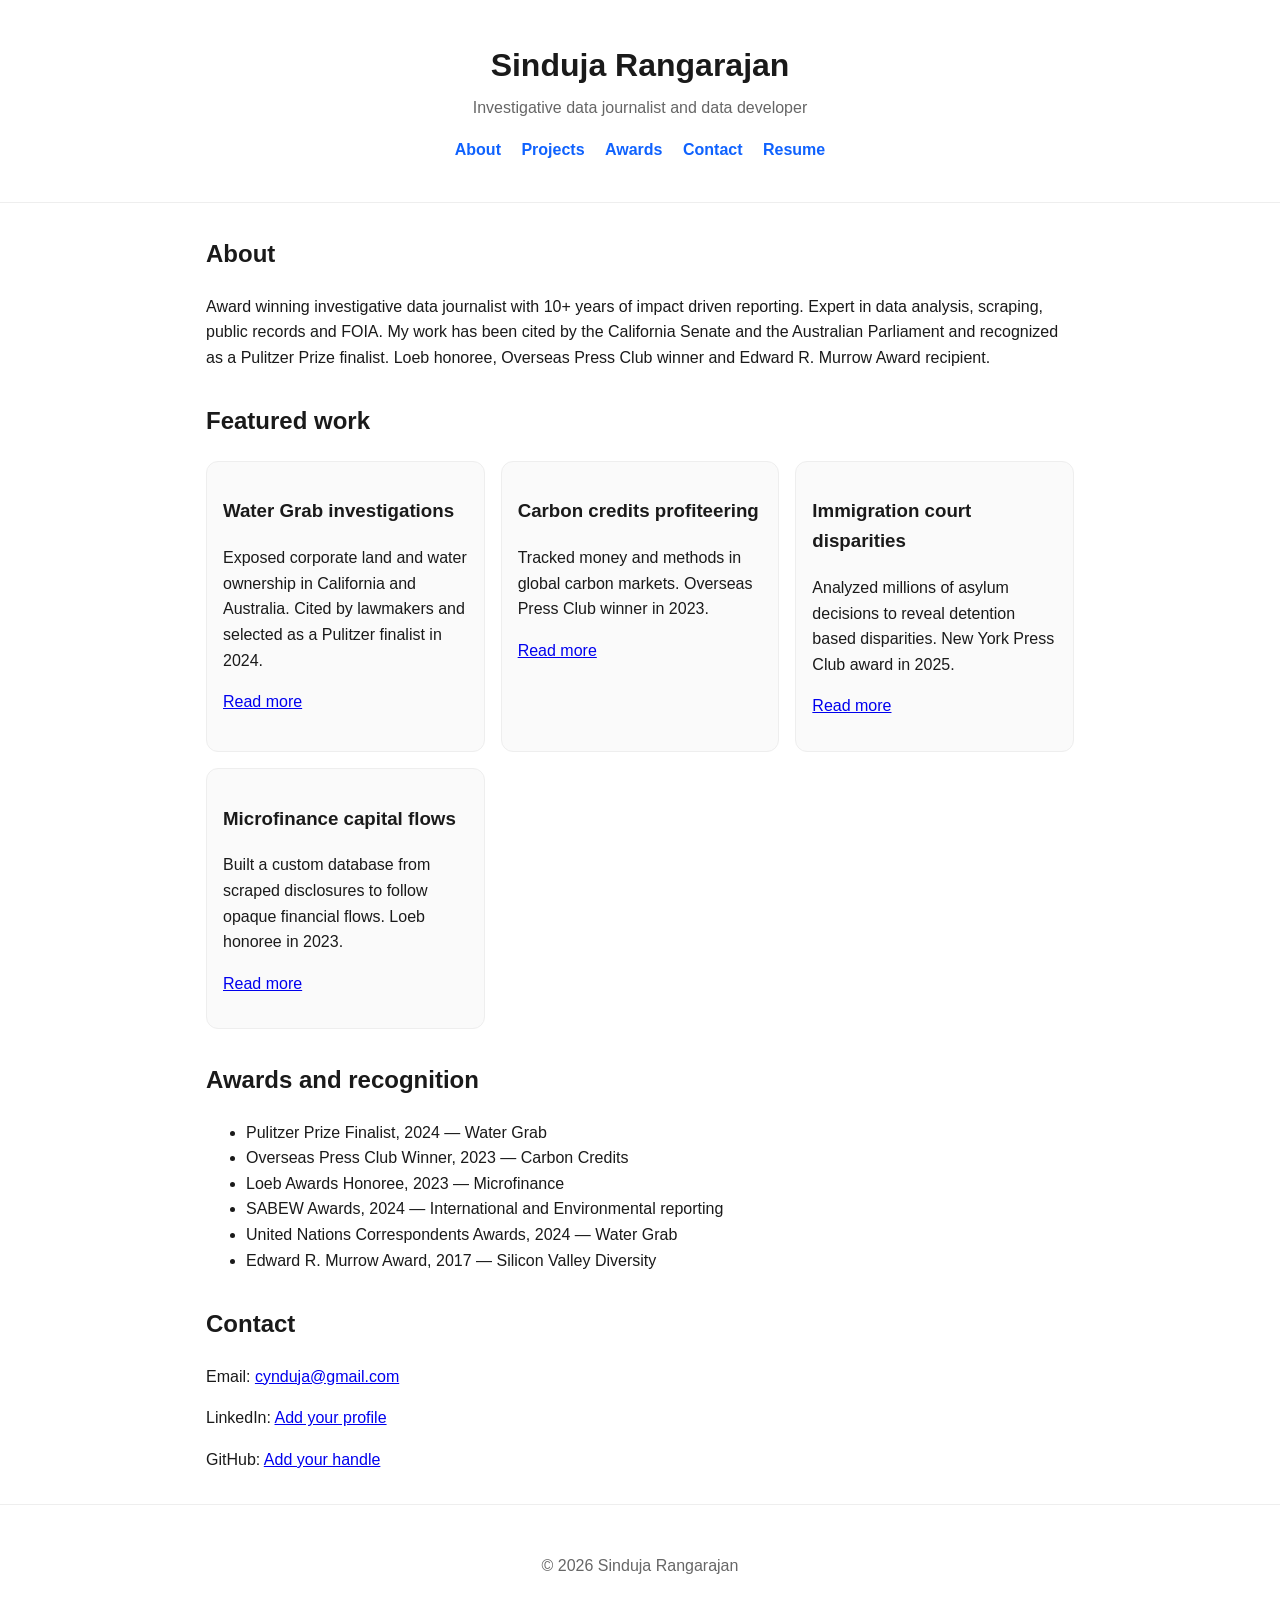
==== index.html @ 29b35999 "Add files via upload" ====
<!doctype html>
<html lang="en">
<head>
  <meta charset="utf-8">
  <meta name="viewport" content="width=device-width, initial-scale=1">
  <title>Sinduja Rangarajan — Portfolio</title>
  <meta name="description" content="Portfolio of Sinduja Rangarajan, investigative data journalist and data developer.">
  <link rel="stylesheet" href="style.css">
</head>
<body>
  <header class="site-header">
    <h1>Sinduja Rangarajan</h1>
    <p class="tagline">Investigative data journalist and data developer</p>
    <nav class="nav">
      <a href="#about">About</a>
      <a href="projects/index.html">Projects</a>
      <a href="#awards">Awards</a>
      <a href="#contact">Contact</a>
      <a href="resume/resume.pdf" target="_blank" rel="noopener">Resume</a>
    </nav>
  </header>

  <main>
    <section id="about" class="section">
      <h2>About</h2>
      <p>Award winning investigative data journalist with 10+ years of impact driven reporting. Expert in data analysis, scraping, public records and FOIA. My work has been cited by the California Senate and the Australian Parliament and recognized as a Pulitzer Prize finalist. Loeb honoree, Overseas Press Club winner and Edward R. Murrow Award recipient.</p>
    </section>

    <section id="featured" class="section">
      <h2>Featured work</h2>
      <ul class="card-list">
        <li class="card">
          <h3>Water Grab investigations</h3>
          <p>Exposed corporate land and water ownership in California and Australia. Cited by lawmakers and selected as a Pulitzer finalist in 2024.</p>
          <p><a href="#" target="_blank" rel="noopener">Read more</a></p>
        </li><li class="card">
          <h3>Carbon credits profiteering</h3>
          <p>Tracked money and methods in global carbon markets. Overseas Press Club winner in 2023.</p>
          <p><a href="#" target="_blank" rel="noopener">Read more</a></p>
        </li><li class="card">
          <h3>Immigration court disparities</h3>
          <p>Analyzed millions of asylum decisions to reveal detention based disparities. New York Press Club award in 2025.</p>
          <p><a href="#" target="_blank" rel="noopener">Read more</a></p>
        </li><li class="card">
          <h3>Microfinance capital flows</h3>
          <p>Built a custom database from scraped disclosures to follow opaque financial flows. Loeb honoree in 2023.</p>
          <p><a href="#" target="_blank" rel="noopener">Read more</a></p>
        </li>
      </ul>
    </section>

    <section id="awards" class="section">
      <h2>Awards and recognition</h2>
      <ul>
        <li>Pulitzer Prize Finalist, 2024 — Water Grab</li><li>Overseas Press Club Winner, 2023 — Carbon Credits</li><li>Loeb Awards Honoree, 2023 — Microfinance</li><li>SABEW Awards, 2024 — International and Environmental reporting</li><li>United Nations Correspondents Awards, 2024 — Water Grab</li><li>Edward R. Murrow Award, 2017 — Silicon Valley Diversity</li>
      </ul>
    </section>

    <section id="contact" class="section">
      <h2>Contact</h2>
      <p>Email: <a href="mailto:cynduja@gmail.com">cynduja@gmail.com</a></p>
      <p>LinkedIn: <a href="#" target="_blank" rel="noopener">Add your profile</a></p>
      <p>GitHub: <a href="#" target="_blank" rel="noopener">Add your handle</a></p>
    </section>
  </main>

  <footer class="site-footer">
    <p>&copy; <span id="year"></span> Sinduja Rangarajan</p>
  </footer>

  <script>
    document.getElementById('year').textContent = new Date().getFullYear();
  </script>
</body>
</html>
---- style.css ----
:root {
  --bg: #ffffff;
  --text: #1a1a1a;
  --muted: #666;
  --accent: #0f62fe;
}
* { box-sizing: border-box; }
body { margin: 0; font-family: -apple-system, BlinkMacSystemFont, "Segoe UI", Roboto, Helvetica, Arial, sans-serif; color: var(--text); background: var(--bg); line-height: 1.6; }
.site-header { padding: 2.5rem 1rem; text-align: center; border-bottom: 1px solid #eee; }
.site-header h1 { margin: 0; font-size: 2rem; }
.tagline { margin: 0.25rem 0 1rem; color: var(--muted); }
.nav a { margin: 0 0.5rem; text-decoration: none; color: var(--accent); font-weight: 600; }
.nav a:hover { text-decoration: underline; }
.section { max-width: 900px; margin: 2rem auto; padding: 0 1rem; }
.section h2 { margin-top: 0; }
.card-list { display: grid; grid-template-columns: repeat(auto-fit, minmax(240px, 1fr)); gap: 1rem; list-style: none; padding: 0; }
.card { border: 1px solid #eee; border-radius: 12px; padding: 1rem; background: #fafafa; }
.site-footer { text-align: center; padding: 2rem 1rem; border-top: 1px solid #eee; color: var(--muted); }
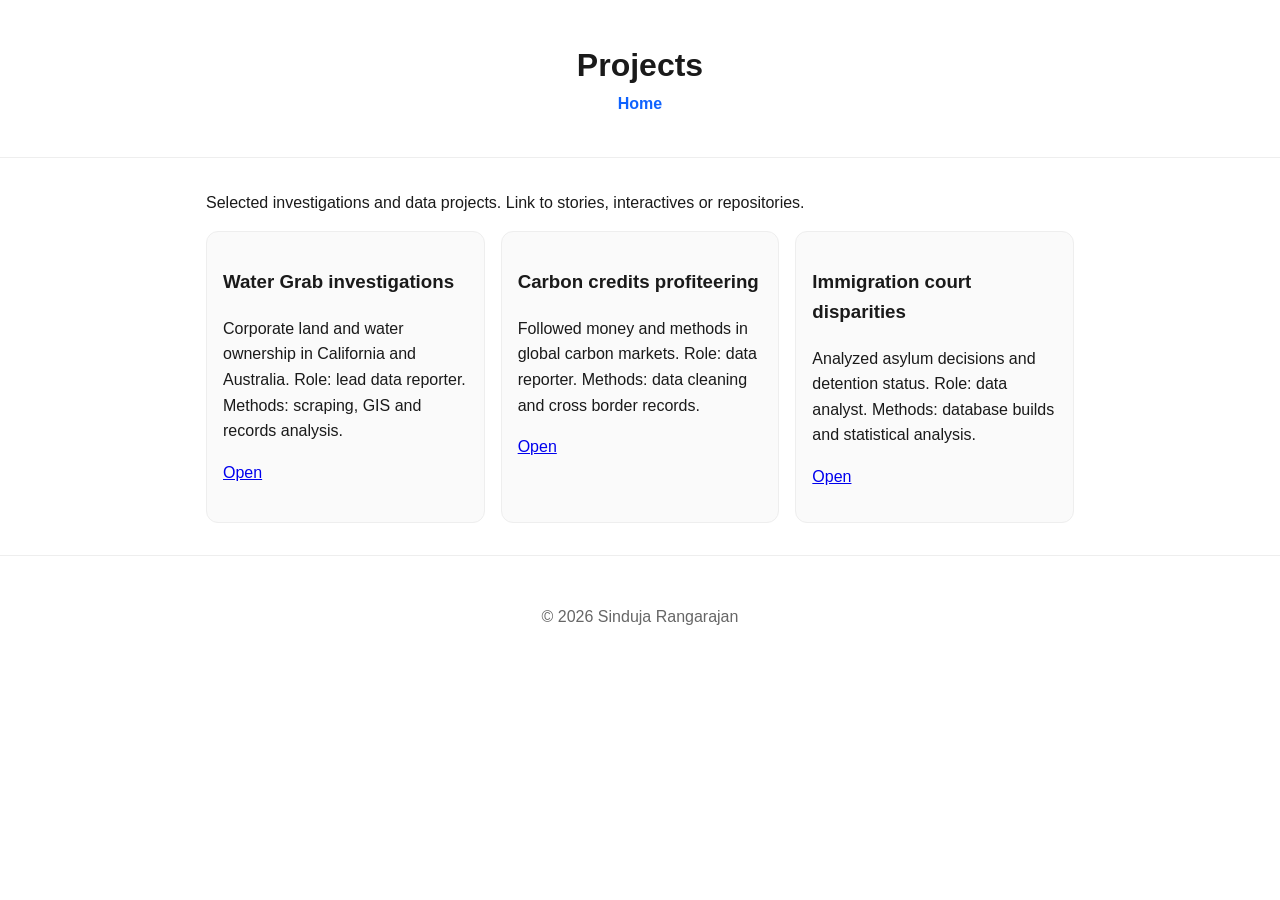
==== commit e81d9953: "Add files via upload" ====
--- a/index.html
+++ b/index.html
@@ -3,71 +3,39 @@
 <head>
   <meta charset="utf-8">
   <meta name="viewport" content="width=device-width, initial-scale=1">
-  <title>Sinduja Rangarajan — Portfolio</title>
-  <meta name="description" content="Portfolio of Sinduja Rangarajan, investigative data journalist and data developer.">
-  <link rel="stylesheet" href="style.css">
+  <title>Projects — Sinduja Rangarajan</title>
+  <link rel="stylesheet" href="../style.css">
 </head>
 <body>
   <header class="site-header">
-    <h1>Sinduja Rangarajan</h1>
-    <p class="tagline">Investigative data journalist and data developer</p>
+    <h1>Projects</h1>
     <nav class="nav">
-      <a href="#about">About</a>
-      <a href="projects/index.html">Projects</a>
-      <a href="#awards">Awards</a>
-      <a href="#contact">Contact</a>
-      <a href="resume/resume.pdf" target="_blank" rel="noopener">Resume</a>
+      <a href="../index.html">Home</a>
     </nav>
   </header>
-
-  <main>
-    <section id="about" class="section">
-      <h2>About</h2>
-      <p>Award winning investigative data journalist with 10+ years of impact driven reporting. Expert in data analysis, scraping, public records and FOIA. My work has been cited by the California Senate and the Australian Parliament and recognized as a Pulitzer Prize finalist. Loeb honoree, Overseas Press Club winner and Edward R. Murrow Award recipient.</p>
-    </section>
-
-    <section id="featured" class="section">
-      <h2>Featured work</h2>
-      <ul class="card-list">
-        <li class="card">
-          <h3>Water Grab investigations</h3>
-          <p>Exposed corporate land and water ownership in California and Australia. Cited by lawmakers and selected as a Pulitzer finalist in 2024.</p>
-          <p><a href="#" target="_blank" rel="noopener">Read more</a></p>
-        </li><li class="card">
-          <h3>Carbon credits profiteering</h3>
-          <p>Tracked money and methods in global carbon markets. Overseas Press Club winner in 2023.</p>
-          <p><a href="#" target="_blank" rel="noopener">Read more</a></p>
-        </li><li class="card">
-          <h3>Immigration court disparities</h3>
-          <p>Analyzed millions of asylum decisions to reveal detention based disparities. New York Press Club award in 2025.</p>
-          <p><a href="#" target="_blank" rel="noopener">Read more</a></p>
-        </li><li class="card">
-          <h3>Microfinance capital flows</h3>
-          <p>Built a custom database from scraped disclosures to follow opaque financial flows. Loeb honoree in 2023.</p>
-          <p><a href="#" target="_blank" rel="noopener">Read more</a></p>
-        </li>
-      </ul>
-    </section>
-
-    <section id="awards" class="section">
-      <h2>Awards and recognition</h2>
-      <ul>
-        <li>Pulitzer Prize Finalist, 2024 — Water Grab</li><li>Overseas Press Club Winner, 2023 — Carbon Credits</li><li>Loeb Awards Honoree, 2023 — Microfinance</li><li>SABEW Awards, 2024 — International and Environmental reporting</li><li>United Nations Correspondents Awards, 2024 — Water Grab</li><li>Edward R. Murrow Award, 2017 — Silicon Valley Diversity</li>
-      </ul>
-    </section>
-
-    <section id="contact" class="section">
-      <h2>Contact</h2>
-      <p>Email: <a href="mailto:cynduja@gmail.com">cynduja@gmail.com</a></p>
-      <p>LinkedIn: <a href="#" target="_blank" rel="noopener">Add your profile</a></p>
-      <p>GitHub: <a href="#" target="_blank" rel="noopener">Add your handle</a></p>
-    </section>
+  <main class="section">
+    <p>Selected investigations and data projects. Link to stories, interactives or repositories.</p>
+    <ul class="card-list">
+      <li class="card">
+        <h3>Water Grab investigations</h3>
+        <p>Corporate land and water ownership in California and Australia. Role: lead data reporter. Methods: scraping, GIS and records analysis.</p>
+        <p><a href="#" target="_blank" rel="noopener">Open</a></p>
+      </li>
+      <li class="card">
+        <h3>Carbon credits profiteering</h3>
+        <p>Followed money and methods in global carbon markets. Role: data reporter. Methods: data cleaning and cross border records.</p>
+        <p><a href="#" target="_blank" rel="noopener">Open</a></p>
+      </li>
+      <li class="card">
+        <h3>Immigration court disparities</h3>
+        <p>Analyzed asylum decisions and detention status. Role: data analyst. Methods: database builds and statistical analysis.</p>
+        <p><a href="#" target="_blank" rel="noopener">Open</a></p>
+      </li>
+    </ul>
   </main>
-
   <footer class="site-footer">
     <p>&copy; <span id="year"></span> Sinduja Rangarajan</p>
   </footer>
-
   <script>
     document.getElementById('year').textContent = new Date().getFullYear();
   </script>
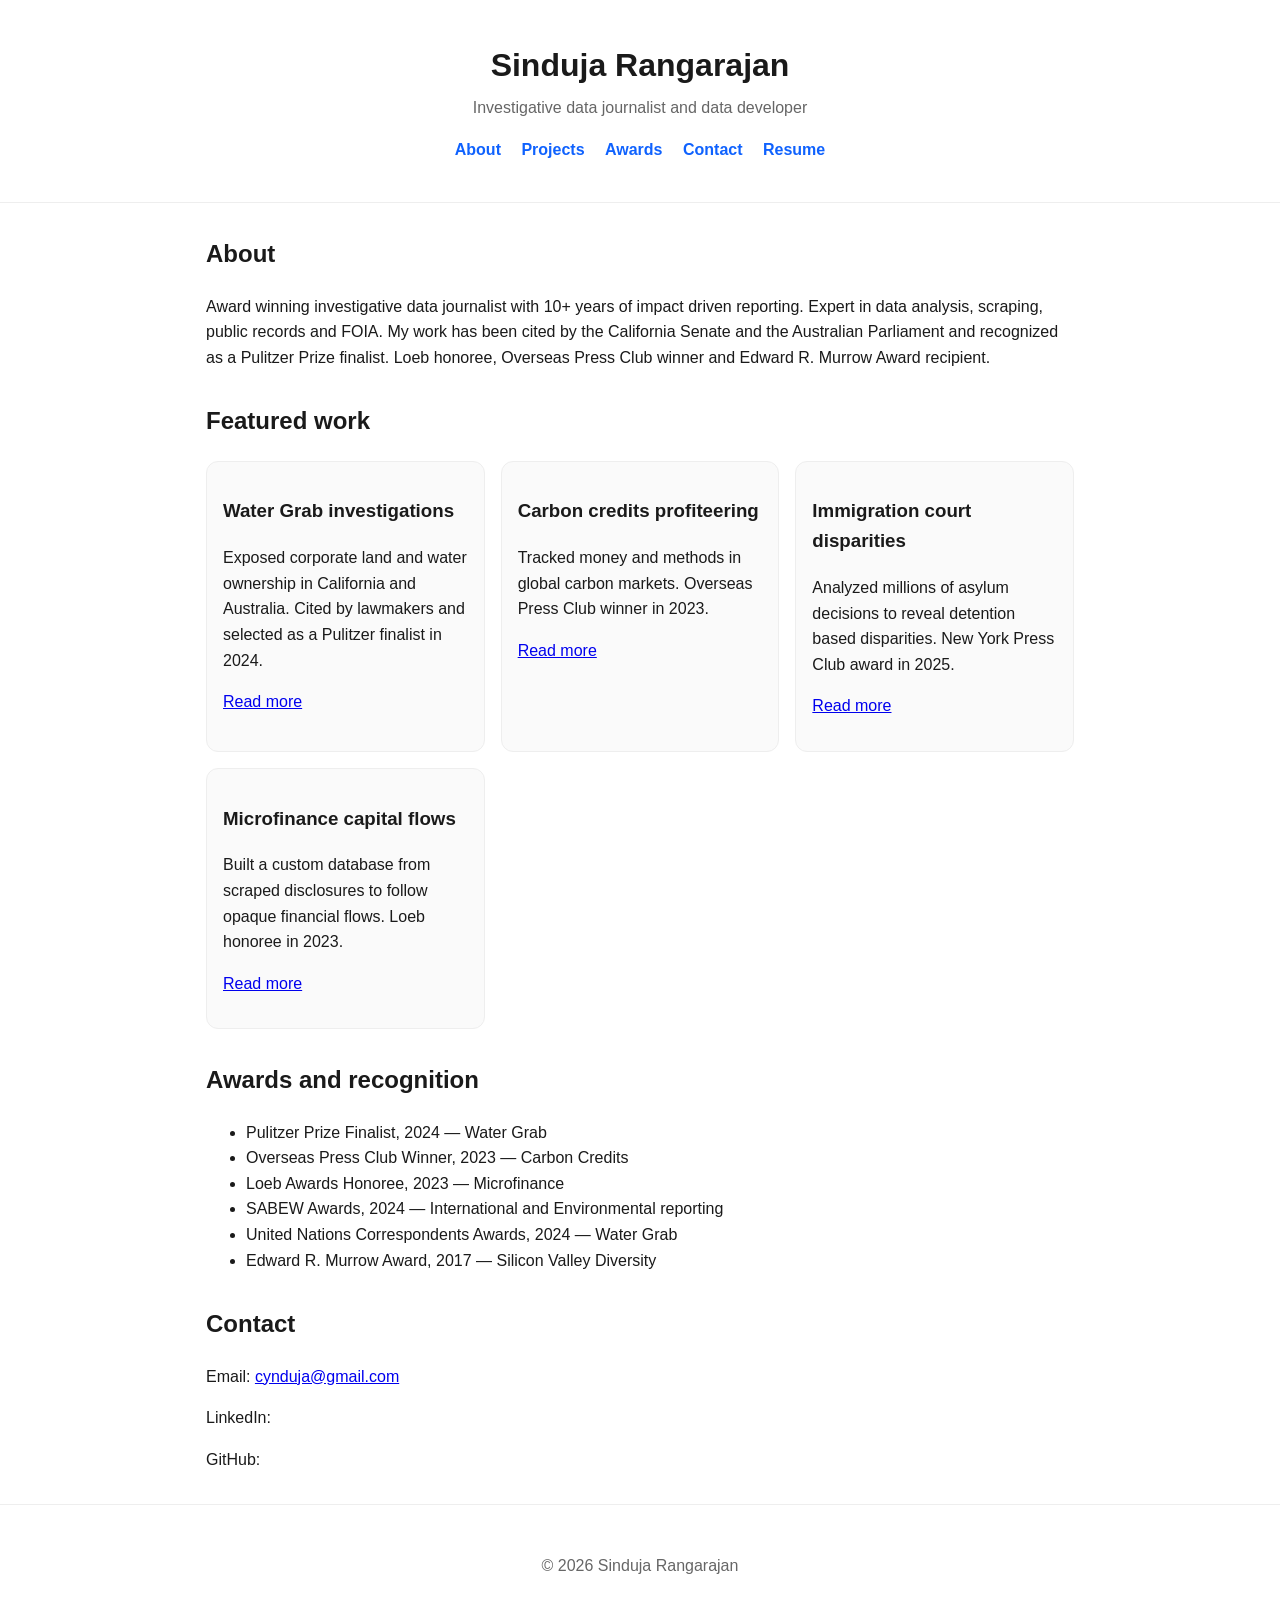
==== commit 97b764f2: "Add files via upload" ====
--- a/index.html
+++ b/index.html
@@ -3,39 +3,71 @@
 <head>
   <meta charset="utf-8">
   <meta name="viewport" content="width=device-width, initial-scale=1">
-  <title>Projects — Sinduja Rangarajan</title>
-  <link rel="stylesheet" href="../style.css">
+  <title>Sinduja Rangarajan — Portfolio</title>
+  <meta name="description" content="Portfolio of Sinduja Rangarajan, investigative data journalist and data developer.">
+  <link rel="stylesheet" href="style.css">
 </head>
 <body>
   <header class="site-header">
-    <h1>Projects</h1>
+    <h1>Sinduja Rangarajan</h1>
+    <p class="tagline">Investigative data journalist and data developer</p>
     <nav class="nav">
-      <a href="../index.html">Home</a>
+      <a href="#about">About</a>
+      <a href="projects/index.html">Projects</a>
+      <a href="#awards">Awards</a>
+      <a href="#contact">Contact</a>
+      <a href="resume/resume.pdf" target="_blank" rel="noopener">Resume</a>
     </nav>
   </header>
-  <main class="section">
-    <p>Selected investigations and data projects. Link to stories, interactives or repositories.</p>
-    <ul class="card-list">
-      <li class="card">
-        <h3>Water Grab investigations</h3>
-        <p>Corporate land and water ownership in California and Australia. Role: lead data reporter. Methods: scraping, GIS and records analysis.</p>
-        <p><a href="#" target="_blank" rel="noopener">Open</a></p>
-      </li>
-      <li class="card">
-        <h3>Carbon credits profiteering</h3>
-        <p>Followed money and methods in global carbon markets. Role: data reporter. Methods: data cleaning and cross border records.</p>
-        <p><a href="#" target="_blank" rel="noopener">Open</a></p>
-      </li>
-      <li class="card">
-        <h3>Immigration court disparities</h3>
-        <p>Analyzed asylum decisions and detention status. Role: data analyst. Methods: database builds and statistical analysis.</p>
-        <p><a href="#" target="_blank" rel="noopener">Open</a></p>
-      </li>
-    </ul>
+
+  <main>
+    <section id="about" class="section">
+      <h2>About</h2>
+      <p>Award winning investigative data journalist with 10+ years of impact driven reporting. Expert in data analysis, scraping, public records and FOIA. My work has been cited by the California Senate and the Australian Parliament and recognized as a Pulitzer Prize finalist. Loeb honoree, Overseas Press Club winner and Edward R. Murrow Award recipient.</p>
+    </section>
+
+    <section id="featured" class="section">
+      <h2>Featured work</h2>
+      <ul class="card-list">
+        <li class="card">
+          <h3>Water Grab investigations</h3>
+          <p>Exposed corporate land and water ownership in California and Australia. Cited by lawmakers and selected as a Pulitzer finalist in 2024.</p>
+          <p><a href="#" target="_blank" rel="noopener">Read more</a></p>
+        </li><li class="card">
+          <h3>Carbon credits profiteering</h3>
+          <p>Tracked money and methods in global carbon markets. Overseas Press Club winner in 2023.</p>
+          <p><a href="#" target="_blank" rel="noopener">Read more</a></p>
+        </li><li class="card">
+          <h3>Immigration court disparities</h3>
+          <p>Analyzed millions of asylum decisions to reveal detention based disparities. New York Press Club award in 2025.</p>
+          <p><a href="#" target="_blank" rel="noopener">Read more</a></p>
+        </li><li class="card">
+          <h3>Microfinance capital flows</h3>
+          <p>Built a custom database from scraped disclosures to follow opaque financial flows. Loeb honoree in 2023.</p>
+          <p><a href="#" target="_blank" rel="noopener">Read more</a></p>
+        </li>
+      </ul>
+    </section>
+
+    <section id="awards" class="section">
+      <h2>Awards and recognition</h2>
+      <ul>
+        <li>Pulitzer Prize Finalist, 2024 — Water Grab</li><li>Overseas Press Club Winner, 2023 — Carbon Credits</li><li>Loeb Awards Honoree, 2023 — Microfinance</li><li>SABEW Awards, 2024 — International and Environmental reporting</li><li>United Nations Correspondents Awards, 2024 — Water Grab</li><li>Edward R. Murrow Award, 2017 — Silicon Valley Diversity</li>
+      </ul>
+    </section>
+
+    <section id="contact" class="section">
+      <h2>Contact</h2>
+      <p>Email: <a href="mailto:cynduja@gmail.com">cynduja@gmail.com</a></p>
+      <p>LinkedIn: <a href="https://www.linkedin.com/in/sindujarangarajan/" target="_blank" rel="noopener"></a></p>
+      <p>GitHub: <a href="https://github.com/cynduja" target="_blank" rel="noopener"></a></p>
+    </section>
   </main>
+
   <footer class="site-footer">
     <p>&copy; <span id="year"></span> Sinduja Rangarajan</p>
   </footer>
+
   <script>
     document.getElementById('year').textContent = new Date().getFullYear();
   </script>
